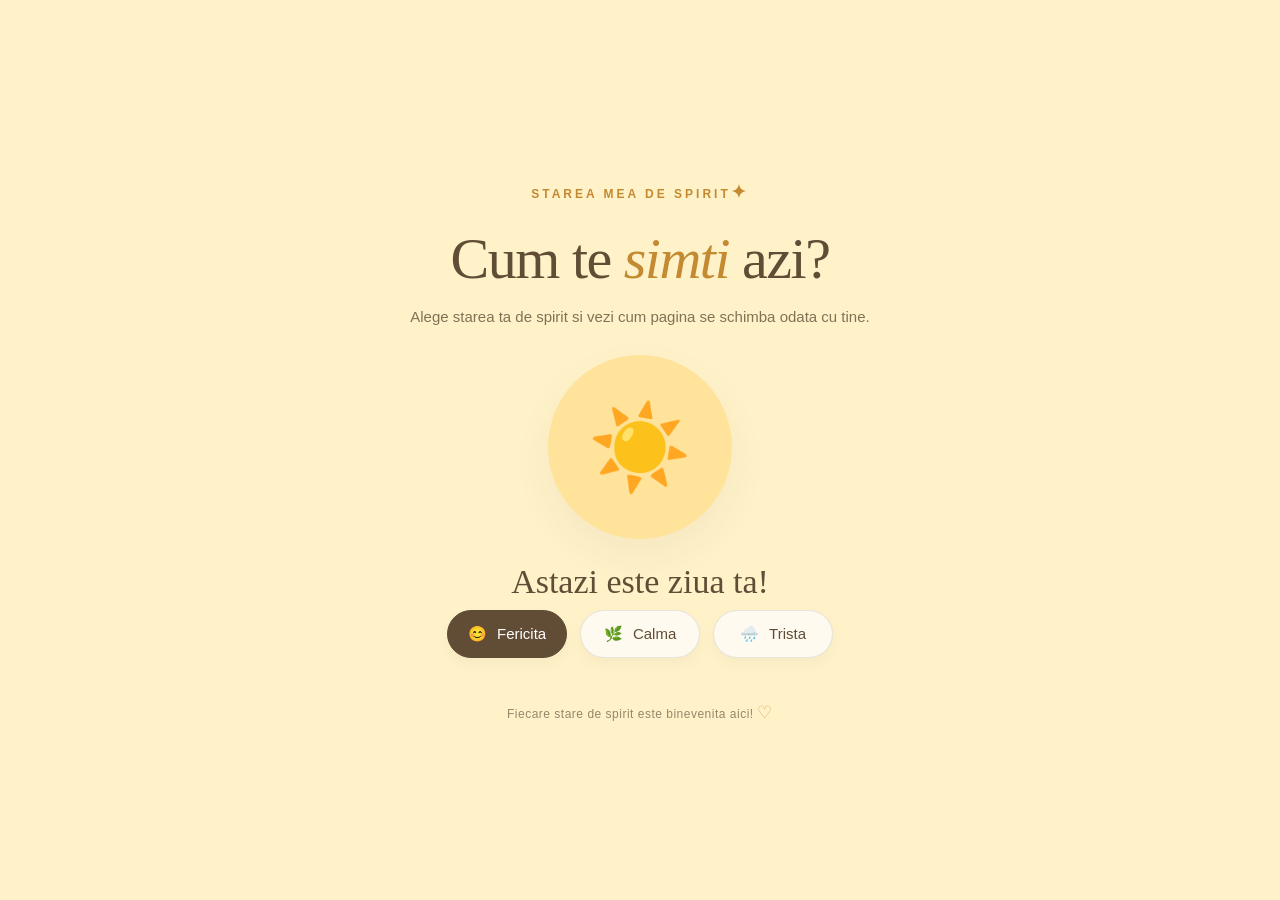
==== Starea de spirit/index.html @ 26c3c526 "initial commit" ====
<!DOCTYPE html>
<html lang="en">
<head>
  <meta charset="UTF-8">
  <meta name="viewport" content="width=device-width, initial-scale=1.0">
  <title>Starea de spirit | Cum te simti?</title>
  <link rel="stylesheet" href="style.css">
</head>
<body class="mood-happy">
  <main class="app">
    <div class="eyebrow">STAREA MEA DE SPIRIT<span>✦</span></div>
    <h1>Cum te <em>simti</em> azi?</h1>
    <p class="intro">Alege starea ta de spirit si vezi cum pagina se schimba odata cu tine.</p>
    <div class="mood-illustration" aria-live="polite"><span id="moodEmoji" role="img" aria-label="Sunshine">☀️</span></div>
    <p id="moodMessage" class="message" aria-live="polite">Astazi este ziua ta!</p>
    <div class="mood-buttons" aria-label="Choose your mood">
      <button class="mood-button active" type="button" data-mood="happy" aria-pressed="true" onclick="changeMood('fericita')">😊 <span>Fericita</span></button>
      <button class="mood-button" type="button" data-mood="calm" aria-pressed="false" onclick="changeMood('calma')">🌿 <span>Calma</span></button>
      <button class="mood-button" type="button" data-mood="sad" aria-pressed="false" onclick="changeMood('trista')">🌧️ <span>Trista</span></button>
    </div>
    <p class="footer-note">Fiecare stare de spirit este binevenita aici! <span>♡</span></p>
  </main>
  <script src="main.js"></script>
</body>
</html>
---- Starea de spirit/style.css ----
/* CSS = felul in care arata aplicatia. JavaScript schimba clasa de pe body. */
:root { font-family: 'Trebuchet MS', Arial, sans-serif; }
* { box-sizing: border-box; }
body { min-height: 100vh; margin: 0; display: grid; place-items: center; padding: 32px 18px; transition: background-color .5s ease, color .5s ease; }
body.mood-happy { --bg:#fff2c9; --ink:#614d36; --accent:#c38a31; --circle:#ffe39a; --panel:#fffaf0; background:var(--bg); color:var(--ink); }
body.mood-calm { --bg:#e0f0e6; --ink:#355f53; --accent:#538e78; --circle:#c6e4d1; --panel:#f5fcf7; background:var(--bg); color:var(--ink); }
body.mood-sad { --bg:#e3eafa; --ink:#425677; --accent:#6b86b5; --circle:#cbd9f3; --panel:#f6f8ff; background:var(--bg); color:var(--ink); }
.app { width:min(100%, 650px); text-align:center; padding: 44px 25px 28px; }
.eyebrow { font-size:12px; letter-spacing:3px; font-weight:700; color:var(--accent); }
.eyebrow span { font-size:18px; }
h1 { font-family:Georgia, 'Times New Roman', serif; font-size:clamp(34px,6vw,58px); line-height:1.13; letter-spacing:-1.5px; margin:23px 0 12px; font-weight:normal; }
h1 em { color:var(--accent); }
.intro { opacity:.78; font-size:15px; margin:0 auto 26px; line-height:1.7; }
.mood-illustration { width:184px; height:184px; margin:0 auto 24px; background:var(--circle); border-radius:50%; display:grid; place-items:center; box-shadow:0 16px 42px rgba(60,60,60,.05); transition:background-color .5s ease; }
#moodEmoji { font-size:83px; line-height:1; display:block; }
.message { font-family:Georgia, 'Times New Roman', serif; font-size:clamp(25px,4vw,34px); margin:0 0 9px; }
.description { font-size:15px; opacity:.8; margin:0 0 34px; }
.mood-buttons { display:flex; gap:13px; flex-wrap:wrap; justify-content:center; }
.mood-button { min-width:120px; border:1px solid rgba(80,80,80,.13); border-radius:100px; background:var(--panel); padding:14px 19px; font-size:15px; color:var(--ink); cursor:pointer; box-shadow:0 6px 15px rgba(0,0,0,.035); transition:transform .2s ease, background .3s ease, box-shadow .2s ease; }
.mood-button:hover { transform:translateY(-3px); box-shadow:0 8px 20px rgba(0,0,0,.09); }
.mood-button:focus-visible { outline:3px solid var(--accent); outline-offset:3px; }
.mood-button.active { background:var(--ink); color:white; border-color:var(--ink); }
.mood-button span { margin-left:6px; }
.footer-note { margin-top:44px; opacity:.65; font-size:12px; letter-spacing:.5px; }
.footer-note span { color:var(--accent); font-size:17px; }
@media(max-width:450px){.app{padding:15px 5px}.mood-illustration{width:155px;height:155px}.mood-button{min-width:95px;padding:12px 14px}.mood-buttons{gap:8px}}
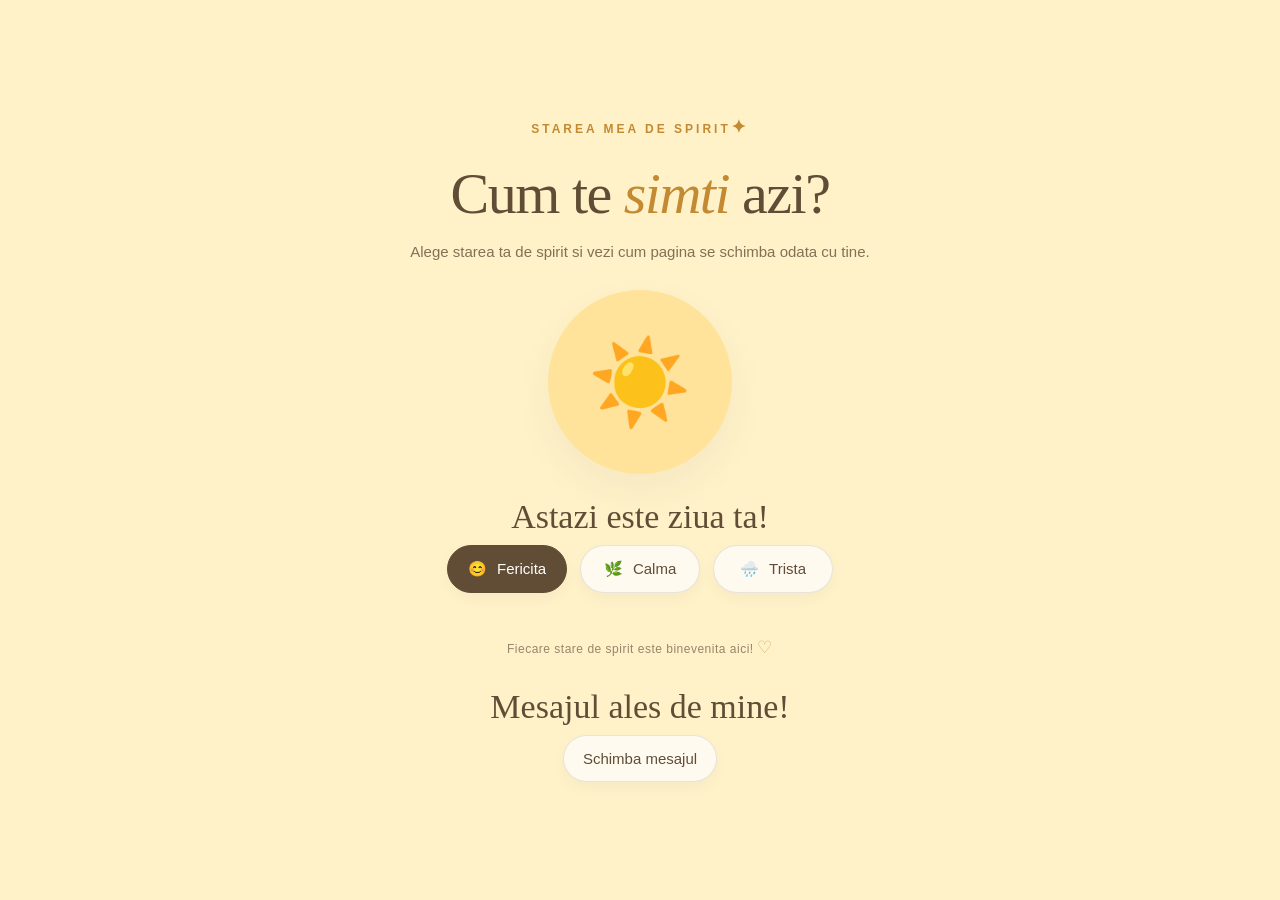
==== commit 73fc0575: "update" ====
--- a/Starea de spirit/index.html
+++ b/Starea de spirit/index.html
@@ -1,25 +1,48 @@
 <!DOCTYPE html>
 <html lang="en">
+
 <head>
   <meta charset="UTF-8">
   <meta name="viewport" content="width=device-width, initial-scale=1.0">
   <title>Starea de spirit | Cum te simti?</title>
   <link rel="stylesheet" href="style.css">
 </head>
+
 <body class="mood-happy">
   <main class="app">
     <div class="eyebrow">STAREA MEA DE SPIRIT<span>✦</span></div>
     <h1>Cum te <em>simti</em> azi?</h1>
     <p class="intro">Alege starea ta de spirit si vezi cum pagina se schimba odata cu tine.</p>
-    <div class="mood-illustration" aria-live="polite"><span id="moodEmoji" role="img" aria-label="Sunshine">☀️</span></div>
+    <div class="mood-illustration" aria-live="polite"><span id="moodEmoji" role="img" aria-label="Sunshine">☀️</span>
+    </div>
     <p id="moodMessage" class="message" aria-live="polite">Astazi este ziua ta!</p>
     <div class="mood-buttons" aria-label="Choose your mood">
-      <button class="mood-button active" type="button" data-mood="happy" aria-pressed="true" onclick="changeMood('fericita')">😊 <span>Fericita</span></button>
-      <button class="mood-button" type="button" data-mood="calm" aria-pressed="false" onclick="changeMood('calma')">🌿 <span>Calma</span></button>
-      <button class="mood-button" type="button" data-mood="sad" aria-pressed="false" onclick="changeMood('trista')">🌧️ <span>Trista</span></button>
+      <button class="mood-button active" type="button" data-mood="happy" aria-pressed="true"
+        onclick="changeMood('fericita')">😊 <span>Fericita</span></button>
+      <button class="mood-button" type="button" data-mood="calm" aria-pressed="false" onclick="changeMood('calma')">🌿
+        <span>Calma</span></button>
+      <button class="mood-button" type="button" data-mood="sad" aria-pressed="false" onclick="changeMood('trista')">🌧️
+        <span>Trista</span></button>
     </div>
     <p class="footer-note">Fiecare stare de spirit este binevenita aici! <span>♡</span></p>
+    <br />
+    <div>
+      <p id="message" class="message">Mesajul ales de mine!</p>
+      <button type="button" onclick="changeMessage()" class="mood-button">Schimba mesajul</button>
+    </div>
+    <br />
+
+    <!-- <div>
+      <img src="moon.png" alt="Mood illustration" width="240" id="photo" />
+      <button type="button" onclick="changePhoto()" class="mood-button">Schimba poza</button>
+    </div>
+
+
+    <div>
+      <button onclick="toggleTheme()" class="mood-button">Schimbă tema</button>
+    </div> -->
+
   </main>
   <script src="main.js"></script>
 </body>
-</html>
+</html>
--- a/Starea de spirit/style.css
+++ b/Starea de spirit/style.css
@@ -1,26 +1,186 @@
 /* CSS = felul in care arata aplicatia. JavaScript schimba clasa de pe body. */
-:root { font-family: 'Trebuchet MS', Arial, sans-serif; }
-* { box-sizing: border-box; }
-body { min-height: 100vh; margin: 0; display: grid; place-items: center; padding: 32px 18px; transition: background-color .5s ease, color .5s ease; }
-body.mood-happy { --bg:#fff2c9; --ink:#614d36; --accent:#c38a31; --circle:#ffe39a; --panel:#fffaf0; background:var(--bg); color:var(--ink); }
-body.mood-calm { --bg:#e0f0e6; --ink:#355f53; --accent:#538e78; --circle:#c6e4d1; --panel:#f5fcf7; background:var(--bg); color:var(--ink); }
-body.mood-sad { --bg:#e3eafa; --ink:#425677; --accent:#6b86b5; --circle:#cbd9f3; --panel:#f6f8ff; background:var(--bg); color:var(--ink); }
-.app { width:min(100%, 650px); text-align:center; padding: 44px 25px 28px; }
-.eyebrow { font-size:12px; letter-spacing:3px; font-weight:700; color:var(--accent); }
-.eyebrow span { font-size:18px; }
-h1 { font-family:Georgia, 'Times New Roman', serif; font-size:clamp(34px,6vw,58px); line-height:1.13; letter-spacing:-1.5px; margin:23px 0 12px; font-weight:normal; }
-h1 em { color:var(--accent); }
-.intro { opacity:.78; font-size:15px; margin:0 auto 26px; line-height:1.7; }
-.mood-illustration { width:184px; height:184px; margin:0 auto 24px; background:var(--circle); border-radius:50%; display:grid; place-items:center; box-shadow:0 16px 42px rgba(60,60,60,.05); transition:background-color .5s ease; }
-#moodEmoji { font-size:83px; line-height:1; display:block; }
-.message { font-family:Georgia, 'Times New Roman', serif; font-size:clamp(25px,4vw,34px); margin:0 0 9px; }
-.description { font-size:15px; opacity:.8; margin:0 0 34px; }
-.mood-buttons { display:flex; gap:13px; flex-wrap:wrap; justify-content:center; }
-.mood-button { min-width:120px; border:1px solid rgba(80,80,80,.13); border-radius:100px; background:var(--panel); padding:14px 19px; font-size:15px; color:var(--ink); cursor:pointer; box-shadow:0 6px 15px rgba(0,0,0,.035); transition:transform .2s ease, background .3s ease, box-shadow .2s ease; }
-.mood-button:hover { transform:translateY(-3px); box-shadow:0 8px 20px rgba(0,0,0,.09); }
-.mood-button:focus-visible { outline:3px solid var(--accent); outline-offset:3px; }
-.mood-button.active { background:var(--ink); color:white; border-color:var(--ink); }
-.mood-button span { margin-left:6px; }
-.footer-note { margin-top:44px; opacity:.65; font-size:12px; letter-spacing:.5px; }
-.footer-note span { color:var(--accent); font-size:17px; }
-@media(max-width:450px){.app{padding:15px 5px}.mood-illustration{width:155px;height:155px}.mood-button{min-width:95px;padding:12px 14px}.mood-buttons{gap:8px}}
+:root {
+    font-family: 'Trebuchet MS', Arial, sans-serif;
+}
+
+* {
+    box-sizing: border-box;
+}
+
+body {
+    min-height: 100vh;
+    margin: 0;
+    display: grid;
+    place-items: center;
+    padding: 32px 18px;
+    transition: background-color .5s ease, color .5s ease;
+}
+
+body.mood-happy {
+    --bg: #fff2c9;
+    --ink: #614d36;
+    --accent: #c38a31;
+    --circle: #ffe39a;
+    --panel: #fffaf0;
+    background: var(--bg);
+    color: var(--ink);
+}
+
+body.mood-calm {
+    --bg: #e0f0e6;
+    --ink: #355f53;
+    --accent: #538e78;
+    --circle: #c6e4d1;
+    --panel: #f5fcf7;
+    background: var(--bg);
+    color: var(--ink);
+}
+
+body.mood-sad {
+    --bg: #e3eafa;
+    --ink: #425677;
+    --accent: #6b86b5;
+    --circle: #cbd9f3;
+    --panel: #f6f8ff;
+    background: var(--bg);
+    color: var(--ink);
+}
+
+.app {
+    width: min(100%, 650px);
+    text-align: center;
+    padding: 44px 25px 28px;
+}
+
+.eyebrow {
+    font-size: 12px;
+    letter-spacing: 3px;
+    font-weight: 700;
+    color: var(--accent);
+}
+
+.eyebrow span {
+    font-size: 18px;
+}
+
+h1 {
+    font-family: Georgia, 'Times New Roman', serif;
+    font-size: clamp(34px, 6vw, 58px);
+    line-height: 1.13;
+    letter-spacing: -1.5px;
+    margin: 23px 0 12px;
+    font-weight: normal;
+}
+
+h1 em {
+    color: var(--accent);
+}
+
+.intro {
+    opacity: .78;
+    font-size: 15px;
+    margin: 0 auto 26px;
+    line-height: 1.7;
+}
+
+.mood-illustration {
+    width: 184px;
+    height: 184px;
+    margin: 0 auto 24px;
+    background: var(--circle);
+    border-radius: 50%;
+    display: grid;
+    place-items: center;
+    box-shadow: 0 16px 42px rgba(60, 60, 60, .05);
+    transition: background-color .5s ease;
+}
+
+#moodEmoji {
+    font-size: 83px;
+    line-height: 1;
+    display: block;
+}
+
+.message {
+    font-family: Georgia, 'Times New Roman', serif;
+    font-size: clamp(25px, 4vw, 34px);
+    margin: 0 0 9px;
+}
+
+.description {
+    font-size: 15px;
+    opacity: .8;
+    margin: 0 0 34px;
+}
+
+.mood-buttons {
+    display: flex;
+    gap: 13px;
+    flex-wrap: wrap;
+    justify-content: center;
+}
+
+.mood-button {
+    min-width: 120px;
+    border: 1px solid rgba(80, 80, 80, .13);
+    border-radius: 100px;
+    background: var(--panel);
+    padding: 14px 19px;
+    font-size: 15px;
+    color: var(--ink);
+    cursor: pointer;
+    box-shadow: 0 6px 15px rgba(0, 0, 0, .035);
+    transition: transform .2s ease, background .3s ease, box-shadow .2s ease;
+}
+
+.mood-button:hover {
+    transform: translateY(-3px);
+    box-shadow: 0 8px 20px rgba(0, 0, 0, .09);
+}
+
+.mood-button:focus-visible {
+    outline: 3px solid var(--accent);
+    outline-offset: 3px;
+}
+
+.mood-button.active {
+    background: var(--ink);
+    color: white;
+    border-color: var(--ink);
+}
+
+.mood-button span {
+    margin-left: 6px;
+}
+
+.footer-note {
+    margin-top: 44px;
+    opacity: .65;
+    font-size: 12px;
+    letter-spacing: .5px;
+}
+
+.footer-note span {
+    color: var(--accent);
+    font-size: 17px;
+}
+
+@media(max-width:450px) {
+    .app {
+        padding: 15px 5px
+    }
+
+    .mood-illustration {
+        width: 155px;
+        height: 155px
+    }
+
+    .mood-button {
+        min-width: 95px;
+        padding: 12px 14px
+    }
+
+    .mood-buttons {
+        gap: 8px
+    }
+}
